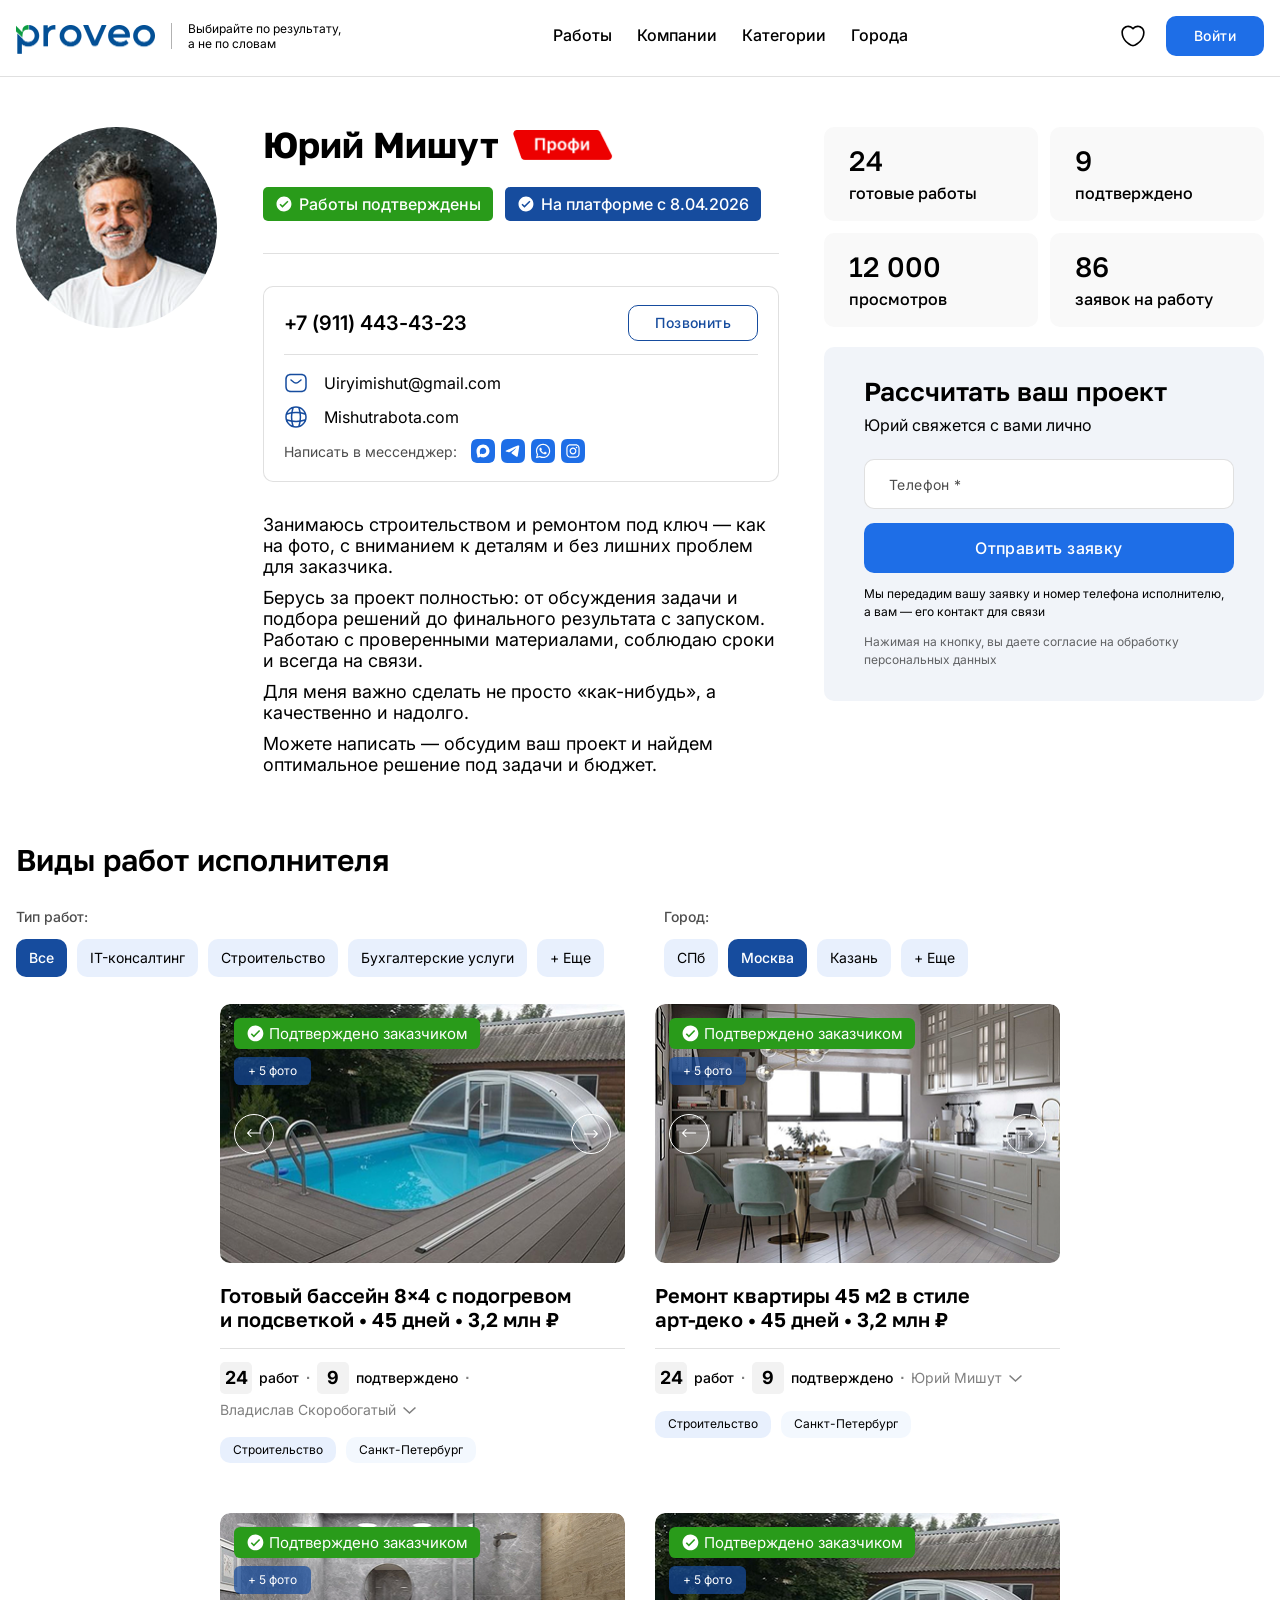
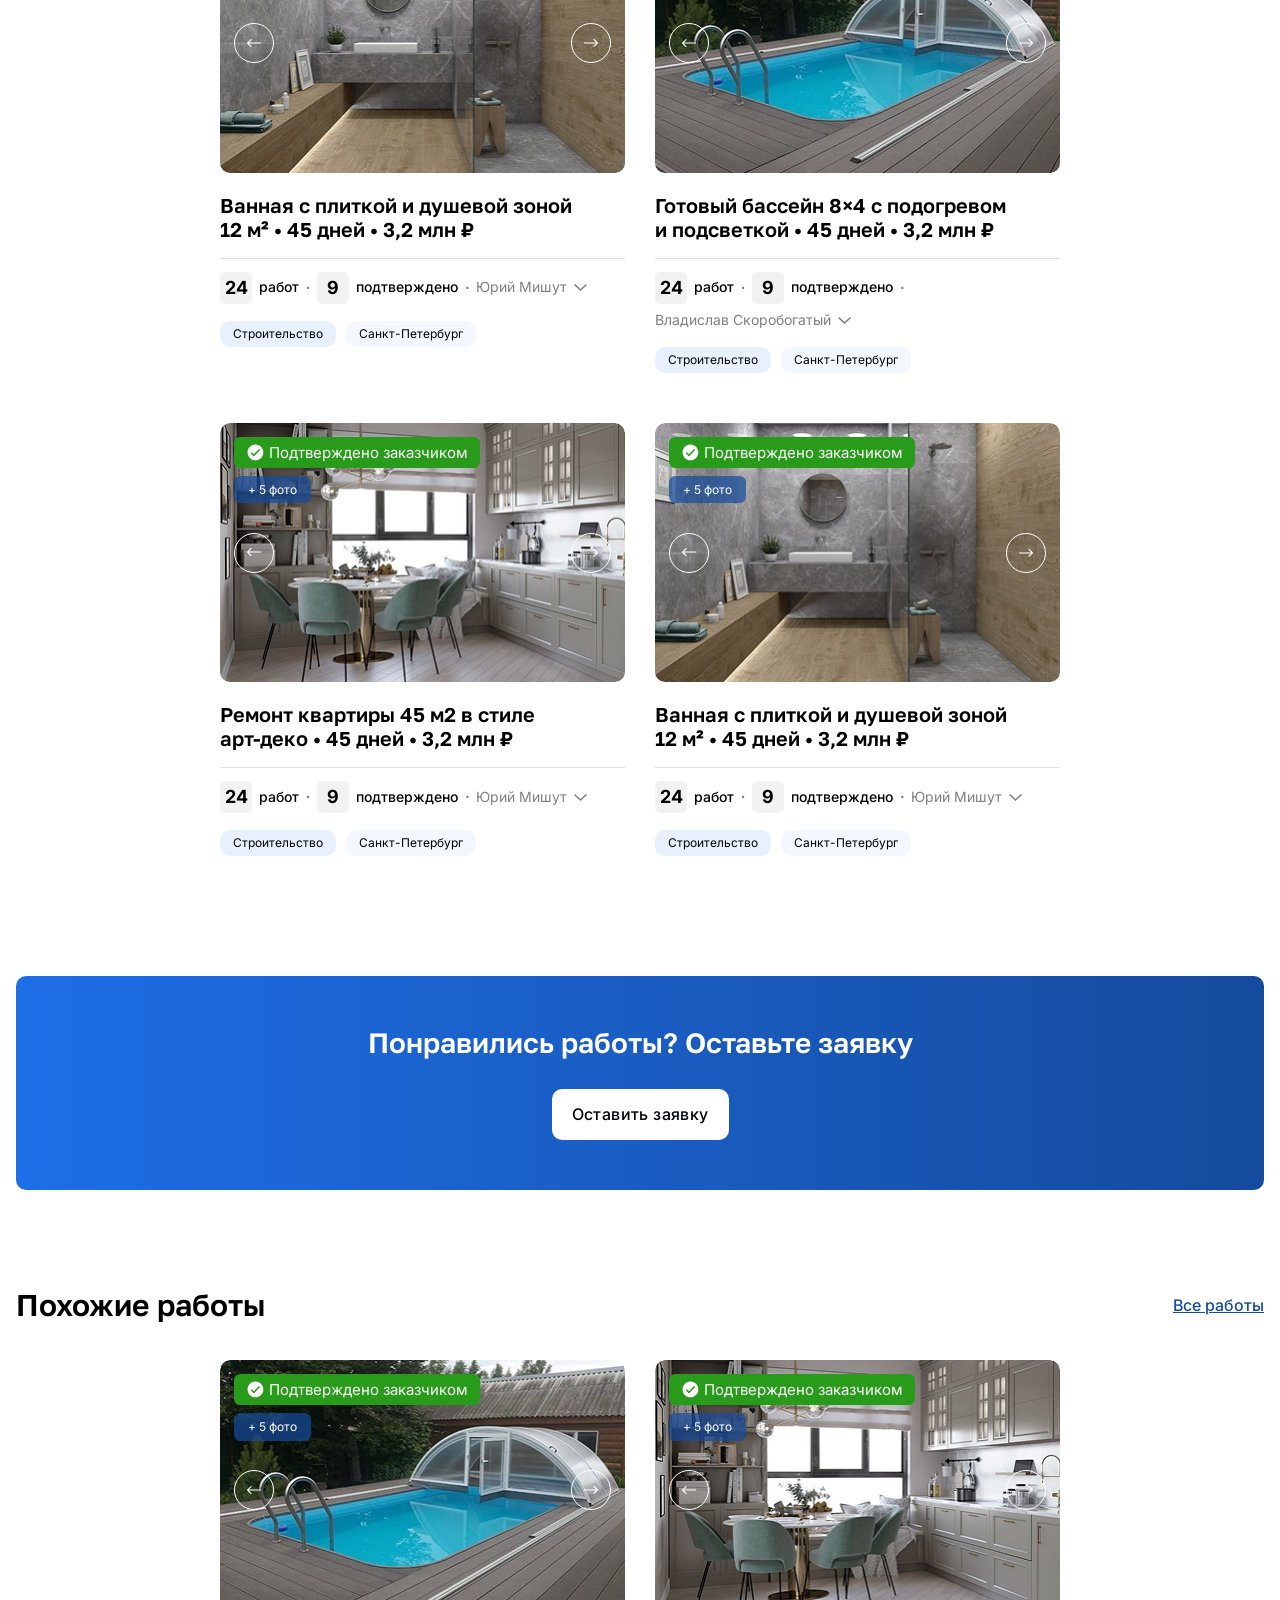
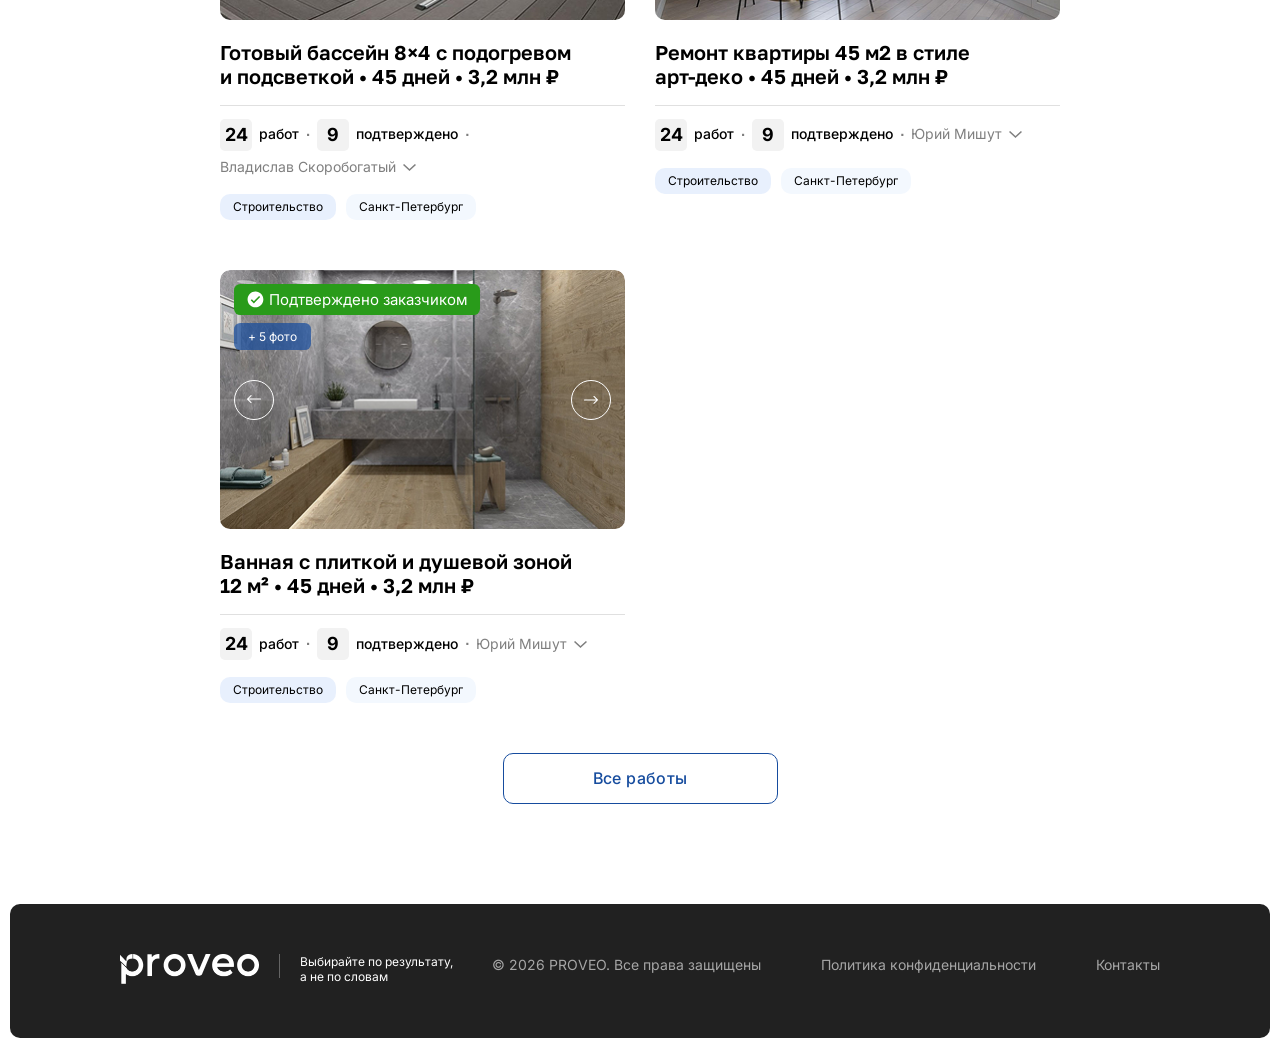
==== profile.html @ 1eb91f54 "feat: add profile page and update styles" ====
<!doctype html>
<html lang="ru">
  <head>
    <meta charset="utf-8" />
    <title>PROVEO - Выбирайте по результату, а не по словам</title>
    <meta
      name="viewport"
      content="width=device-width, initial-scale=1, maximum-scale=1.0, user-scalable=no"
    />
    <link
      href="https://fonts.googleapis.com/css?family=Inter:300,regular,500,600,700"
      rel="stylesheet"
    />
    <link
      href="https://fonts.googleapis.com/css?family=Golos+Text:regular,500,600,700"
      rel="stylesheet"
    />
    <link href="assets/css/reset.css" rel="stylesheet" />
    <link href="assets/css/main.css" rel="stylesheet" />
    <link href="assets/css/profile.css" rel="stylesheet" />
  </head>
  <body>
    <!-- HEADER -->
    <header class="header">
      <div class="container">
        <div class="header-inner">
          <div class="header-left">
            <img class="header-logo" alt="PROVEO" src="./assets/img/logo.png" />
            <div class="header-divider"></div>
            <p class="header-slogan">
              Выбирайте по результату,<br />а не по словам
            </p>
          </div>
          <nav class="header-nav" aria-label="Основная навигация">
            <ul>
              <li><button type="button">Работы</button></li>
              <li><button type="button">Компании</button></li>
              <li><button type="button">Категории</button></li>
              <li><button type="button">Города</button></li>
            </ul>
          </nav>
          <div class="header-right">
            <button class="header-fav-btn" type="button" aria-label="Избранное">
              <svg
                width="26"
                height="26"
                viewBox="0 0 26 26"
                fill="none"
                xmlns="http://www.w3.org/2000/svg"
              >
                <path
                  d="M12.9998 23.4542C12.664 23.4542 12.339 23.4108 12.0682 23.3133C7.92984 21.8942 1.354 16.8567 1.354 9.41417C1.354 5.6225 4.41984 2.54584 8.18984 2.54584C10.0207 2.54584 11.7323 3.26084 12.9998 4.53917C14.2673 3.26084 15.979 2.54584 17.8098 2.54584C21.5798 2.54584 24.6457 5.63334 24.6457 9.41417C24.6457 16.8675 18.0698 21.8942 13.9315 23.3133C13.6607 23.4108 13.3357 23.4542 12.9998 23.4542ZM8.18984 4.17084C5.319 4.17084 2.979 6.52167 2.979 9.41417C2.979 16.8133 10.0965 20.93 12.599 21.7858C12.794 21.8508 13.2165 21.8508 13.4115 21.7858C15.9032 20.93 23.0315 16.8242 23.0315 9.41417C23.0315 6.52167 20.6915 4.17084 17.8207 4.17084C16.174 4.17084 14.6465 4.94 13.6607 6.2725C13.3573 6.68417 12.664 6.68417 12.3607 6.2725C11.3532 4.92917 9.8365 4.17084 8.18984 4.17084Z"
                  fill="black"
                />
              </svg>
            </button>
            <button class="header-login-btn" type="button">Войти</button>
            <button class="header-menu">
              <span></span>
            </button>
            <ul class="header-menu-nav">
              <li>Работы</li>
              <li>Компании</li>
              <li>Категории</li>
              <li>Города</li>
            </ul>
          </div>
        </div>
      </div>
    </header>
    <!-- MAIN CONTENT -->
    <main class="main-content">
      <div class="container">
        <section class="profile">
          <div class="profile__user">
            <img
              src="./assets/img/avatar.png"
              alt="аватар"
              class="profile-user__avatar"
            />
            <div class="profile__info">
              <div class="profile__head">
                <img
                  src="./assets/img/avatar.png"
                  alt="аватар"
                  class="profile-user__avatar"
                />
                <div>
                  <div class="profile__name">
                    <h1>Юрий Мишут</h1>
                    <img src="./assets/img/profi.png" alt="Профи" />
                  </div>
                  <div class="profile__tags">
                    <div class="profile__tag primary">
                      <img src="./assets/icons/check.svg" alt="" />
                      <span>Работы подтверждены</span>
                    </div>
                    <div class="profile__tag secondary">
                      <img src="./assets/icons/check.svg" alt="" />
                      <span>На платформе с 8.04.2026</span>
                    </div>
                  </div>
                </div>
              </div>
              <div class="profile-divider"></div>
              <div class="profile-contact contact-card">
                <div class="contact-phone-row">
                  <span class="contact-phone">+7 (911) 443-43-23</span>
                  <button type="button" class="btn-call">Позвонить</button>
                </div>
                <div class="contact-sep"></div>
                <div class="contact-row">
                  <img src="./assets/icons/sms.svg" alt="" />
                  <span class="contact-row-text">Uiryimishut@gmail.com</span>
                </div>
                <div class="contact-row">
                  <img src="./assets/icons/global.svg" alt="" />
                  <span class="contact-row-text">Mishutrabota.com</span>
                </div>
                <div class="messenger-row">
                  <span class="messenger-label">Написать в мессенджер:</span>
                  <div class="messenger-list">
                    <a href="#">
                      <img src="./assets/icons/max.svg" alt="" />
                    </a>
                    <a href="#">
                      <img src="./assets/icons/telegram.svg" alt="" />
                    </a>
                    <a href="#">
                      <img src="./assets/icons/whatsapp.svg" alt="" />
                    </a>
                    <a href="#">
                      <img src="./assets/icons/inst.svg" alt="" />
                    </a>
                  </div>
                </div>
              </div>
              <div class="profile__desc">
                <p>
                  Занимаюсь строительством и ремонтом под ключ — как на фото, с
                  вниманием к деталям и без лишних проблем для заказчика.
                </p>
                <p>
                  Берусь за проект полностью: от обсуждения задачи и подбора
                  решений до финального результата с запуском. Работаю с
                  проверенными материалами, соблюдаю сроки и всегда на связи.
                </p>
                <p>
                  Для меня важно сделать не просто «как-нибудь», а качественно и
                  надолго.
                </p>
                <p>
                  Можете написать — обсудим ваш проект и найдем оптимальное
                  решение под задачи и бюджет.
                </p>
              </div>
            </div>
          </div>
          <div class="profile__stats">
            <div class="profile-stats__card stats-cards">
              <div class="stat-card">
                <div class="stat-card-value">24</div>
                <div class="stat-card-label">готовые работы</div>
              </div>
              <div class="stat-card">
                <div class="stat-card-value">9</div>
                <div class="stat-card-label">подтверждено</div>
              </div>
              <div class="stat-card">
                <div class="stat-card-value">12 000</div>
                <div class="stat-card-label">просмотров</div>
              </div>
              <div class="stat-card">
                <div class="stat-card-value">86</div>
                <div class="stat-card-label">заявок на работу</div>
              </div>
            </div>

            <div class="cta-card">
              <h3 class="cta-title">Рассчитать ваш проект</h3>
              <p class="cta-sub">Юрий свяжется с вами лично</p>
              <form class="cta-form">
                <input type="tel" class="cta-input" placeholder="Телефон *" />
                <button type="submit" class="btn-cta-submit">
                  Отправить заявку
                </button>
              </form>
              <div class="cta-notices">
                <p class="cta-notice cta-notice-primary">
                  Мы передадим вашу заявку и номер телефона исполнителю, <br />
                  а вам — его контакт для связи
                </p>
                <p class="cta-notice cta-notice-muted">
                  Нажимая на кнопку, вы даете согласие на обработку персональных
                  данных
                </p>
              </div>
            </div>
          </div>
        </section>

        <section class="profile-cards">
          <h2 class="profile-cards__title">Виды работ исполнителя</h2>
          <button class="filter-btn" type="button">
            <img src="./assets/icons/category.svg" alt="" />
            Фильтры
          </button>

          <div class="filter-groups">
            <div class="filter-group">
              <h3 class="filter-group-label">Тип работ:</h3>
              <div class="filter-group-options filter-job">
                <button class="filter-chip active" type="button">Все</button>
                <button class="filter-chip" type="button">IT-консалтинг</button>
                <button class="filter-chip" type="button">Строительство</button>
                <button class="filter-chip" type="button">
                  Бухгалтерские услуги
                </button>
                <button class="filter-chip" type="button">+ Еще</button>
              </div>
            </div>
            <div class="filter-group">
              <h3 class="filter-group-label">Город:</h3>
              <div class="filter-group-options filter-city">
                <button class="filter-chip" type="button">СПб</button>
                <button class="filter-chip active" type="button">Москва</button>
                <button class="filter-chip" type="button">Казань</button>
                <button class="filter-chip" type="button">+ Еще</button>
              </div>
            </div>
          </div>

          <div class="modal-overlay">
            <div class="modal-content">
              <h3 class="modal-content__title">Фильтр</h3>
              <div class="filter-groups">
                <div class="filter-group">
                  <h3 class="filter-group-label">Тип работ:</h3>
                  <div class="filter-group-options filter-job">
                    <button class="filter-chip active" type="button">
                      Все
                    </button>
                    <button class="filter-chip" type="button">
                      IT-консалтинг
                    </button>
                    <button class="filter-chip" type="button">
                      Строительство
                    </button>
                    <button class="filter-chip" type="button">
                      Бухгалтерские услуги
                    </button>
                    <button class="filter-chip" type="button">+ Еще</button>
                  </div>
                </div>
                <div class="filter-group">
                  <h3 class="filter-group-label">Город:</h3>
                  <div class="filter-group-options filter-city">
                    <button class="filter-chip" type="button">СПб</button>
                    <button class="filter-chip active" type="button">
                      Москва
                    </button>
                    <button class="filter-chip" type="button">Казань</button>
                    <button class="filter-chip" type="button">+ Еще</button>
                  </div>
                </div>
              </div>
              <button class="modal-close" type="button">
                <img src="./assets/icons/close.svg" alt="закрыть" />
              </button>
            </div>
          </div>

          <div class="cards-list cards-list--profile profile-cards__list">
            <article class="card">
              <div class="card-img-container">
                <div class="card-slider">
                  <img src="./assets/img/cards/1.jpg" />
                  <img src="./assets/img/cards/2.jpg" />
                  <img src="./assets/img/cards/3.jpg" />
                </div>
                <div class="card-badge-verified">
                  <img src="./assets/icons/check.svg" alt="" />
                  <span>Подтверждено заказчиком</span>
                </div>
                <div class="card-badge-photos">
                  <span>+ 5 фото</span>
                </div>
                <button type="button" class="card-slide card-slide--back">
                  <img src="./assets/icons/arrow-slide.svg" alt="назад" />
                </button>
                <button type="button" class="card-slide card-slide--forward">
                  <img src="./assets/icons/arrow-slide.svg" alt="вперед" />
                </button>
              </div>

              <div class="card-content">
                <h3 class="card-title">
                  Готовый бассейн 8×4 с подогревом <br />и подсветкой • 45 дней
                  • 3,2 млн ₽
                </h3>

                <div class="card-divider"></div>
                <div class="card-stats">
                  <div class="stat-item">
                    <div class="stat-value">24</div>
                    <span class="stat-label">работ</span>
                  </div>
                  <span class="stat-dot">·</span>
                  <div class="stat-item">
                    <div class="stat-value">9</div>
                    <span class="stat-label">подтверждено</span>
                  </div>
                  <span class="stat-dot">·</span>
                  <button class="card-owner" type="button">
                    <span class="card-owner-name">Владислав Скоробогатый</span>
                    <svg
                      width="13"
                      height="7"
                      viewBox="0 0 13 7"
                      fill="none"
                      xmlns="http://www.w3.org/2000/svg"
                    >
                      <path
                        d="M6.48375 6.90433L13 0.977215L11.9299 -8.11411e-07L6.48294 4.95388L1.07331 0.0385556L7.026e-08 1.01245L6.48375 6.90433Z"
                      />
                    </svg>
                  </button>
                </div>
                <div class="card-owner-details">
                  <img
                    class="card-owner-details__img"
                    src="./assets/img/avatar.png"
                    alt="аватар"
                  />
                  <div>
                    <h5>
                      Юрий Мишут
                      <img src="./assets/img/profi.png" alt="профи" />
                    </h5>
                    <a href="#">Перейти в профиль</a>
                    <p>
                      Занимаюсь строительством и ремонтом под ключ. Работаю с
                      проверенными материалами...
                    </p>
                  </div>
                </div>
                <div class="card-tags">
                  <span class="card-tag primary">Строительство</span>
                  <span class="card-tag secondary">Санкт-Петербург</span>
                </div>
              </div>
            </article>
            <article class="card">
              <div class="card-img-container">
                <div class="card-slider">
                  <img src="./assets/img/cards/2.jpg" />
                  <img src="./assets/img/cards/1.jpg" />
                  <img src="./assets/img/cards/3.jpg" />
                </div>
                <div class="card-badge-verified">
                  <img src="./assets/icons/check.svg" alt="" />
                  <span>Подтверждено заказчиком</span>
                </div>
                <div class="card-badge-photos">
                  <span>+ 5 фото</span>
                </div>
                <button type="button" class="card-slide card-slide--back">
                  <img src="./assets/icons/arrow-slide.svg" alt="назад" />
                </button>
                <button type="button" class="card-slide card-slide--forward">
                  <img src="./assets/icons/arrow-slide.svg" alt="вперед" />
                </button>
              </div>

              <div class="card-content">
                <h3 class="card-title">
                  Ремонт квартиры 45 м2 в стиле <br />
                  арт-деко • 45 дней • 3,2 млн ₽
                </h3>

                <div class="card-divider"></div>
                <div class="card-stats">
                  <div class="stat-item">
                    <div class="stat-value">24</div>
                    <span class="stat-label">работ</span>
                  </div>
                  <span class="stat-dot">·</span>
                  <div class="stat-item">
                    <div class="stat-value">9</div>
                    <span class="stat-label">подтверждено</span>
                  </div>
                  <span class="stat-dot">·</span>
                  <button class="card-owner" type="button">
                    <span class="card-owner-name">Юрий Мишут</span>
                    <svg
                      width="13"
                      height="7"
                      viewBox="0 0 13 7"
                      fill="none"
                      xmlns="http://www.w3.org/2000/svg"
                    >
                      <path
                        d="M6.48375 6.90433L13 0.977215L11.9299 -8.11411e-07L6.48294 4.95388L1.07331 0.0385556L7.026e-08 1.01245L6.48375 6.90433Z"
                      />
                    </svg>
                  </button>
                </div>
                <div class="card-owner-details">
                  <img
                    class="card-owner-details__img"
                    src="./assets/img/avatar.png"
                    alt="аватар"
                  />
                  <div>
                    <h5>
                      Юрий Мишут
                      <img
                        class=""
                        src="./assets/img/company.png"
                        alt="профи"
                      />
                    </h5>
                    <a href="#">Перейти в профиль</a>
                    <p>
                      Занимаюсь строительством и ремонтом под ключ. Работаю с
                      проверенными материалами...
                    </p>
                  </div>
                </div>
                <div class="card-tags">
                  <span class="card-tag primary">Строительство</span>
                  <span class="card-tag secondary">Санкт-Петербург</span>
                </div>
              </div>
            </article>
            <article class="card">
              <div class="card-img-container">
                <div class="card-slider">
                  <img src="./assets/img/cards/3.jpg" />
                  <img src="./assets/img/cards/2.jpg" />
                  <img src="./assets/img/cards/1.jpg" />
                </div>
                <div class="card-badge-verified">
                  <img src="./assets/icons/check.svg" alt="" />
                  <span>Подтверждено заказчиком</span>
                </div>
                <div class="card-badge-photos">
                  <span>+ 5 фото</span>
                </div>
                <button type="button" class="card-slide card-slide--back">
                  <img src="./assets/icons/arrow-slide.svg" alt="назад" />
                </button>
                <button type="button" class="card-slide card-slide--forward">
                  <img src="./assets/icons/arrow-slide.svg" alt="вперед" />
                </button>
              </div>

              <div class="card-content">
                <h3 class="card-title">
                  Ванная с плиткой и душевой зоной <br />
                  12 м² • 45 дней • 3,2 млн ₽
                </h3>

                <div class="card-divider"></div>
                <div class="card-stats">
                  <div class="stat-item">
                    <div class="stat-value">24</div>
                    <span class="stat-label">работ</span>
                  </div>
                  <span class="stat-dot">·</span>
                  <div class="stat-item">
                    <div class="stat-value">9</div>
                    <span class="stat-label">подтверждено</span>
                  </div>
                  <span class="stat-dot">·</span>
                  <button class="card-owner" type="button">
                    <span class="card-owner-name">Юрий Мишут</span>
                    <svg
                      width="13"
                      height="7"
                      viewBox="0 0 13 7"
                      fill="none"
                      xmlns="http://www.w3.org/2000/svg"
                    >
                      <path
                        d="M6.48375 6.90433L13 0.977215L11.9299 -8.11411e-07L6.48294 4.95388L1.07331 0.0385556L7.026e-08 1.01245L6.48375 6.90433Z"
                      />
                    </svg>
                  </button>
                </div>
                <div class="card-owner-details">
                  <img
                    class="card-owner-details__img"
                    src="./assets/img/avatar.png"
                    alt="аватар"
                  />
                  <div>
                    <h5>
                      Юрий Мишут
                      <img src="./assets/img/master.png" alt="профи" />
                    </h5>
                    <a href="#">Перейти в профиль</a>
                    <p>
                      Занимаюсь строительством и ремонтом под ключ. Работаю с
                      проверенными материалами...
                    </p>
                  </div>
                </div>
                <div class="card-tags">
                  <span class="card-tag primary">Строительство</span>
                  <span class="card-tag secondary">Санкт-Петербург</span>
                </div>
              </div>
            </article>
            <article class="card">
              <div class="card-img-container">
                <div class="card-slider">
                  <img src="./assets/img/cards/1.jpg" />
                  <img src="./assets/img/cards/2.jpg" />
                  <img src="./assets/img/cards/3.jpg" />
                </div>
                <div class="card-badge-verified">
                  <img src="./assets/icons/check.svg" alt="" />
                  <span>Подтверждено заказчиком</span>
                </div>
                <div class="card-badge-photos">
                  <span>+ 5 фото</span>
                </div>
                <button type="button" class="card-slide card-slide--back">
                  <img src="./assets/icons/arrow-slide.svg" alt="назад" />
                </button>
                <button type="button" class="card-slide card-slide--forward">
                  <img src="./assets/icons/arrow-slide.svg" alt="вперед" />
                </button>
              </div>

              <div class="card-content">
                <h3 class="card-title">
                  Готовый бассейн 8×4 с подогревом <br />и подсветкой • 45 дней
                  • 3,2 млн ₽
                </h3>

                <div class="card-divider"></div>
                <div class="card-stats">
                  <div class="stat-item">
                    <div class="stat-value">24</div>
                    <span class="stat-label">работ</span>
                  </div>
                  <span class="stat-dot">·</span>
                  <div class="stat-item">
                    <div class="stat-value">9</div>
                    <span class="stat-label">подтверждено</span>
                  </div>
                  <span class="stat-dot">·</span>
                  <button class="card-owner" type="button">
                    <span class="card-owner-name">Владислав Скоробогатый</span>
                    <svg
                      width="13"
                      height="7"
                      viewBox="0 0 13 7"
                      fill="none"
                      xmlns="http://www.w3.org/2000/svg"
                    >
                      <path
                        d="M6.48375 6.90433L13 0.977215L11.9299 -8.11411e-07L6.48294 4.95388L1.07331 0.0385556L7.026e-08 1.01245L6.48375 6.90433Z"
                      />
                    </svg>
                  </button>
                </div>
                <div class="card-owner-details">
                  <img
                    class="card-owner-details__img"
                    src="./assets/img/avatar.png"
                    alt="аватар"
                  />
                  <div>
                    <h5>
                      Юрий Мишут
                      <img src="./assets/img/profi.png" alt="профи" />
                    </h5>
                    <a href="#">Перейти в профиль</a>
                    <p>
                      Занимаюсь строительством и ремонтом под ключ. Работаю с
                      проверенными материалами...
                    </p>
                  </div>
                </div>
                <div class="card-tags">
                  <span class="card-tag primary">Строительство</span>
                  <span class="card-tag secondary">Санкт-Петербург</span>
                </div>
              </div>
            </article>
            <article class="card">
              <div class="card-img-container">
                <div class="card-slider">
                  <img src="./assets/img/cards/2.jpg" />
                  <img src="./assets/img/cards/1.jpg" />
                  <img src="./assets/img/cards/3.jpg" />
                </div>
                <div class="card-badge-verified">
                  <img src="./assets/icons/check.svg" alt="" />
                  <span>Подтверждено заказчиком</span>
                </div>
                <div class="card-badge-photos">
                  <span>+ 5 фото</span>
                </div>
                <button type="button" class="card-slide card-slide--back">
                  <img src="./assets/icons/arrow-slide.svg" alt="назад" />
                </button>
                <button type="button" class="card-slide card-slide--forward">
                  <img src="./assets/icons/arrow-slide.svg" alt="вперед" />
                </button>
              </div>

              <div class="card-content">
                <h3 class="card-title">
                  Ремонт квартиры 45 м2 в стиле <br />
                  арт-деко • 45 дней • 3,2 млн ₽
                </h3>

                <div class="card-divider"></div>
                <div class="card-stats">
                  <div class="stat-item">
                    <div class="stat-value">24</div>
                    <span class="stat-label">работ</span>
                  </div>
                  <span class="stat-dot">·</span>
                  <div class="stat-item">
                    <div class="stat-value">9</div>
                    <span class="stat-label">подтверждено</span>
                  </div>
                  <span class="stat-dot">·</span>
                  <button class="card-owner" type="button">
                    <span class="card-owner-name">Юрий Мишут</span>
                    <svg
                      width="13"
                      height="7"
                      viewBox="0 0 13 7"
                      fill="none"
                      xmlns="http://www.w3.org/2000/svg"
                    >
                      <path
                        d="M6.48375 6.90433L13 0.977215L11.9299 -8.11411e-07L6.48294 4.95388L1.07331 0.0385556L7.026e-08 1.01245L6.48375 6.90433Z"
                      />
                    </svg>
                  </button>
                </div>
                <div class="card-owner-details">
                  <img
                    class="card-owner-details__img"
                    src="./assets/img/avatar.png"
                    alt="аватар"
                  />
                  <div>
                    <h5>
                      Юрий Мишут
                      <img
                        class=""
                        src="./assets/img/company.png"
                        alt="профи"
                      />
                    </h5>
                    <a href="#">Перейти в профиль</a>
                    <p>
                      Занимаюсь строительством и ремонтом под ключ. Работаю с
                      проверенными материалами...
                    </p>
                  </div>
                </div>
                <div class="card-tags">
                  <span class="card-tag primary">Строительство</span>
                  <span class="card-tag secondary">Санкт-Петербург</span>
                </div>
              </div>
            </article>
            <article class="card">
              <div class="card-img-container">
                <div class="card-slider">
                  <img src="./assets/img/cards/3.jpg" />
                  <img src="./assets/img/cards/2.jpg" />
                  <img src="./assets/img/cards/1.jpg" />
                </div>
                <div class="card-badge-verified">
                  <img src="./assets/icons/check.svg" alt="" />
                  <span>Подтверждено заказчиком</span>
                </div>
                <div class="card-badge-photos">
                  <span>+ 5 фото</span>
                </div>
                <button type="button" class="card-slide card-slide--back">
                  <img src="./assets/icons/arrow-slide.svg" alt="назад" />
                </button>
                <button type="button" class="card-slide card-slide--forward">
                  <img src="./assets/icons/arrow-slide.svg" alt="вперед" />
                </button>
              </div>

              <div class="card-content">
                <h3 class="card-title">
                  Ванная с плиткой и душевой зоной <br />
                  12 м² • 45 дней • 3,2 млн ₽
                </h3>

                <div class="card-divider"></div>
                <div class="card-stats">
                  <div class="stat-item">
                    <div class="stat-value">24</div>
                    <span class="stat-label">работ</span>
                  </div>
                  <span class="stat-dot">·</span>
                  <div class="stat-item">
                    <div class="stat-value">9</div>
                    <span class="stat-label">подтверждено</span>
                  </div>
                  <span class="stat-dot">·</span>
                  <button class="card-owner" type="button">
                    <span class="card-owner-name">Юрий Мишут</span>
                    <svg
                      width="13"
                      height="7"
                      viewBox="0 0 13 7"
                      fill="none"
                      xmlns="http://www.w3.org/2000/svg"
                    >
                      <path
                        d="M6.48375 6.90433L13 0.977215L11.9299 -8.11411e-07L6.48294 4.95388L1.07331 0.0385556L7.026e-08 1.01245L6.48375 6.90433Z"
                      />
                    </svg>
                  </button>
                </div>
                <div class="card-owner-details">
                  <img
                    class="card-owner-details__img"
                    src="./assets/img/avatar.png"
                    alt="аватар"
                  />
                  <div>
                    <h5>
                      Юрий Мишут
                      <img src="./assets/img/master.png" alt="профи" />
                    </h5>
                    <a href="#">Перейти в профиль</a>
                    <p>
                      Занимаюсь строительством и ремонтом под ключ. Работаю с
                      проверенными материалами...
                    </p>
                  </div>
                </div>
                <div class="card-tags">
                  <span class="card-tag primary">Строительство</span>
                  <span class="card-tag secondary">Санкт-Петербург</span>
                </div>
              </div>
            </article>
          </div>
        </section>

        <section class="banner-section">
          <h2 class="banner-title">Понравились работы? Оставьте заявку</h2>
          <button class="banner-btn" type="button">Оставить заявку</button>
        </section>
        <!-- CARD LIST SECTION -->
        <div class="similar-works similar-works--profile">
          <div class="similar-works__head">
            <h2>Похожие работы</h2>
            <a href="#">Все работы</a>
          </div>
          <section class="cards-list cards-list--profile">
            <article class="card">
              <div class="card-img-container">
                <div class="card-slider">
                  <img src="./assets/img/cards/1.jpg" />
                  <img src="./assets/img/cards/2.jpg" />
                  <img src="./assets/img/cards/3.jpg" />
                </div>
                <div class="card-badge-verified">
                  <img src="./assets/icons/check.svg" alt="" />
                  <span>Подтверждено заказчиком</span>
                </div>
                <div class="card-badge-photos">
                  <span>+ 5 фото</span>
                </div>
                <button type="button" class="card-slide card-slide--back">
                  <img src="./assets/icons/arrow-slide.svg" alt="назад" />
                </button>
                <button type="button" class="card-slide card-slide--forward">
                  <img src="./assets/icons/arrow-slide.svg" alt="вперед" />
                </button>
              </div>

              <div class="card-content">
                <h3 class="card-title">
                  Готовый бассейн 8×4 с подогревом <br />и подсветкой • 45 дней
                  • 3,2 млн ₽
                </h3>

                <div class="card-divider"></div>
                <div class="card-stats">
                  <div class="stat-item">
                    <div class="stat-value">24</div>
                    <span class="stat-label">работ</span>
                  </div>
                  <span class="stat-dot">·</span>
                  <div class="stat-item">
                    <div class="stat-value">9</div>
                    <span class="stat-label">подтверждено</span>
                  </div>
                  <span class="stat-dot">·</span>
                  <button class="card-owner" type="button">
                    <span class="card-owner-name">Владислав Скоробогатый</span>
                    <svg
                      width="13"
                      height="7"
                      viewBox="0 0 13 7"
                      fill="none"
                      xmlns="http://www.w3.org/2000/svg"
                    >
                      <path
                        d="M6.48375 6.90433L13 0.977215L11.9299 -8.11411e-07L6.48294 4.95388L1.07331 0.0385556L7.026e-08 1.01245L6.48375 6.90433Z"
                      />
                    </svg>
                  </button>
                </div>
                <div class="card-owner-details">
                  <img
                    class="card-owner-details__img"
                    src="./assets/img/avatar.png"
                    alt="аватар"
                  />
                  <div>
                    <h5>
                      Юрий Мишут
                      <img src="./assets/img/profi.png" alt="профи" />
                    </h5>
                    <a href="#">Перейти в профиль</a>
                    <p>
                      Занимаюсь строительством и ремонтом под ключ. Работаю с
                      проверенными материалами...
                    </p>
                  </div>
                </div>
                <div class="card-tags">
                  <span class="card-tag primary">Строительство</span>
                  <span class="card-tag secondary">Санкт-Петербург</span>
                </div>
              </div>
            </article>
            <article class="card">
              <div class="card-img-container">
                <div class="card-slider">
                  <img src="./assets/img/cards/2.jpg" />
                  <img src="./assets/img/cards/1.jpg" />
                  <img src="./assets/img/cards/3.jpg" />
                </div>
                <div class="card-badge-verified">
                  <img src="./assets/icons/check.svg" alt="" />
                  <span>Подтверждено заказчиком</span>
                </div>
                <div class="card-badge-photos">
                  <span>+ 5 фото</span>
                </div>
                <button type="button" class="card-slide card-slide--back">
                  <img src="./assets/icons/arrow-slide.svg" alt="назад" />
                </button>
                <button type="button" class="card-slide card-slide--forward">
                  <img src="./assets/icons/arrow-slide.svg" alt="вперед" />
                </button>
              </div>

              <div class="card-content">
                <h3 class="card-title">
                  Ремонт квартиры 45 м2 в стиле <br />
                  арт-деко • 45 дней • 3,2 млн ₽
                </h3>

                <div class="card-divider"></div>
                <div class="card-stats">
                  <div class="stat-item">
                    <div class="stat-value">24</div>
                    <span class="stat-label">работ</span>
                  </div>
                  <span class="stat-dot">·</span>
                  <div class="stat-item">
                    <div class="stat-value">9</div>
                    <span class="stat-label">подтверждено</span>
                  </div>
                  <span class="stat-dot">·</span>
                  <button class="card-owner" type="button">
                    <span class="card-owner-name">Юрий Мишут</span>
                    <svg
                      width="13"
                      height="7"
                      viewBox="0 0 13 7"
                      fill="none"
                      xmlns="http://www.w3.org/2000/svg"
                    >
                      <path
                        d="M6.48375 6.90433L13 0.977215L11.9299 -8.11411e-07L6.48294 4.95388L1.07331 0.0385556L7.026e-08 1.01245L6.48375 6.90433Z"
                      />
                    </svg>
                  </button>
                </div>
                <div class="card-owner-details">
                  <img
                    class="card-owner-details__img"
                    src="./assets/img/avatar.png"
                    alt="аватар"
                  />
                  <div>
                    <h5>
                      Юрий Мишут
                      <img
                        class=""
                        src="./assets/img/company.png"
                        alt="профи"
                      />
                    </h5>
                    <a href="#">Перейти в профиль</a>
                    <p>
                      Занимаюсь строительством и ремонтом под ключ. Работаю с
                      проверенными материалами...
                    </p>
                  </div>
                </div>
                <div class="card-tags">
                  <span class="card-tag primary">Строительство</span>
                  <span class="card-tag secondary">Санкт-Петербург</span>
                </div>
              </div>
            </article>
            <article class="card">
              <div class="card-img-container">
                <div class="card-slider">
                  <img src="./assets/img/cards/3.jpg" />
                  <img src="./assets/img/cards/2.jpg" />
                  <img src="./assets/img/cards/1.jpg" />
                </div>
                <div class="card-badge-verified">
                  <img src="./assets/icons/check.svg" alt="" />
                  <span>Подтверждено заказчиком</span>
                </div>
                <div class="card-badge-photos">
                  <span>+ 5 фото</span>
                </div>
                <button type="button" class="card-slide card-slide--back">
                  <img src="./assets/icons/arrow-slide.svg" alt="назад" />
                </button>
                <button type="button" class="card-slide card-slide--forward">
                  <img src="./assets/icons/arrow-slide.svg" alt="вперед" />
                </button>
              </div>

              <div class="card-content">
                <h3 class="card-title">
                  Ванная с плиткой и душевой зоной <br />
                  12 м² • 45 дней • 3,2 млн ₽
                </h3>

                <div class="card-divider"></div>
                <div class="card-stats">
                  <div class="stat-item">
                    <div class="stat-value">24</div>
                    <span class="stat-label">работ</span>
                  </div>
                  <span class="stat-dot">·</span>
                  <div class="stat-item">
                    <div class="stat-value">9</div>
                    <span class="stat-label">подтверждено</span>
                  </div>
                  <span class="stat-dot">·</span>
                  <button class="card-owner" type="button">
                    <span class="card-owner-name">Юрий Мишут</span>
                    <svg
                      width="13"
                      height="7"
                      viewBox="0 0 13 7"
                      fill="none"
                      xmlns="http://www.w3.org/2000/svg"
                    >
                      <path
                        d="M6.48375 6.90433L13 0.977215L11.9299 -8.11411e-07L6.48294 4.95388L1.07331 0.0385556L7.026e-08 1.01245L6.48375 6.90433Z"
                      />
                    </svg>
                  </button>
                </div>
                <div class="card-owner-details">
                  <img
                    class="card-owner-details__img"
                    src="./assets/img/avatar.png"
                    alt="аватар"
                  />
                  <div>
                    <h5>
                      Юрий Мишут
                      <img src="./assets/img/master.png" alt="профи" />
                    </h5>
                    <a href="#">Перейти в профиль</a>
                    <p>
                      Занимаюсь строительством и ремонтом под ключ. Работаю с
                      проверенными материалами...
                    </p>
                  </div>
                </div>
                <div class="card-tags">
                  <span class="card-tag primary">Строительство</span>
                  <span class="card-tag secondary">Санкт-Петербург</span>
                </div>
              </div>
            </article>
          </section>

          <button class="show-more-btn show-works-btn" type="button">
            <span>Все работы</span>
          </button>
        </div>
      </div>
    </main>
    <footer class="site-footer">
      <div class="site-footer-card">
        <div class="site-footer-left">
          <img
            class="site-footer-logo"
            alt="PROVEO"
            src="./assets/img/white-logo.png"
          />
          <div class="site-footer-divider"></div>
          <p class="site-footer-slogan">
            Выбирайте по результату,<br />а не по словам
          </p>
        </div>
        <nav class="site-footer-nav" aria-label="Нижняя навигация">
          <ul>
            <li>
              <span class="site-footer-copyright"
                >&copy; 2026 PROVEO. Все права защищены</span
              >
            </li>
            <li>
              <a class="site-footer-link" href="#"
                >Политика конфиденциальности</a
              >
            </li>
            <li><a class="site-footer-link" href="#">Контакты</a></li>
          </ul>
        </nav>
      </div>
    </footer>
    <script src="./assets/js/main.js"></script>
  </body>
</html>
---- assets/css/main.css ----
.container {
  max-width: 1312px;
  width: 100%;
  margin: 0 auto;
  padding: 0 16px;
}

.btn {
  border-radius: 10px;
  background-color: #1e6ee7;
  color: #fff;
  height: 50px;
  font-weight: 500;
}

.clear-btn {
  margin-left: 7px;
}

/* ===== MAIN CONTENT WRAPPER ===== */
.main-content {
  flex: 1;
}

/* ===== HEADER ===== */
.header {
  position: sticky;
  width: 100%;
  top: 0;
  z-index: 50;
  background: rgba(255, 255, 255, 0.9);
  backdrop-filter: blur(8px);
  -webkit-backdrop-filter: blur(8px);
  border-bottom: 1px solid rgba(103, 103, 103, 0.2);
}

.header-inner {
  display: flex;
  align-items: center;
  justify-content: space-between;
  gap: 5px;
  padding-top: 15px;
  padding-bottom: 16px;
}

.header-left {
  display: flex;
  align-items: center;
  gap: 16px;
  min-width: 0;
}

.header-logo {
  width: 139px;
  flex-shrink: 0;
  margin-top: 7px;
}

.header-divider {
  height: 26.73px;
  width: 1px;
  flex-shrink: 0;
  background-color: rgba(0, 0, 0, 0.3);
  display: none;
}

.header-slogan {
  font-size: 12px;
  line-height: normal;
  flex-shrink: 0;
  display: none;
}

.header-nav ul {
  display: none;
}

.header-nav button {
  font-size: 16px;
  font-weight: 500;
  line-height: 1.35;
  color: #000;
  transition: color 0.2s;
}

.header-nav button:hover {
  color: #1e6ee7;
}

.header-right {
  display: flex;
  align-items: center;
  gap: 13px;
}

.header-fav-btn {
  width: 26px;
  height: 26px;
}

.header-fav-btn svg path {
  transition: fill 0.2s;
}

.header-fav-btn:hover svg path {
  fill: #1e6ee7;
}

.header-login-btn {
  padding: 11px 25px;

  border-radius: 10px;
  background: #1e6ee7;

  font-size: 12px;
  font-weight: 500;
  letter-spacing: 0.4px;
  color: #fff;
  transition: background 0.2s;
}

.header-login-btn:hover {
  background: #195fca;
}

.header-menu {
  position: relative;
  width: 33px;
  height: 22px;
  flex-shrink: 0;
  margin-left: 15px;
}

.header-menu span,
.header-menu::before,
.header-menu::after {
  position: absolute;
  right: 0;
  background-color: #164c9e;
  height: 2px;
  border-radius: 1px;
}

.header-menu::before,
.header-menu::after {
  content: '';
  width: 100%;
  transition: all 0.2s;
}

.header-menu span {
  top: 50%;
  transform: translateY(-50%);
  width: 25px;
  scale: 1;
  transition: all 0.2s;
}

.header-menu::before {
  top: 0;
}

.header-menu::after {
  bottom: 0;
}

.header-menu.active span {
  scale: 0;
}

.header-menu.active::before {
  top: 50%;
  translate: 0 -50%;
  rotate: 45deg;
}

.header-menu.active::after {
  top: 50%;
  translate: 0 -50%;
  rotate: -45deg;
}

.header-menu.active + .header-menu-nav {
  display: flex;
  height: auto;
  visibility: visible;
  padding: 30px 20px;
}

.header-menu-nav {
  position: absolute;
  top: 110%;
  left: 16px;
  right: 16px;

  flex-direction: column;
  gap: 24px;

  height: 0;
  visibility: hidden;
  overflow: hidden;

  background-color: #f2f2f2;
  border-radius: 10px;
  transition: all 0.3s;
}

.header-menu-nav li {
  font-weight: 500;
  line-height: 1.35;
}

@media (min-width: 992px) {
  .header-slogan {
    display: block;
  }

  .header-divider {
    display: block;
  }

  .header-nav ul {
    gap: 40px;
  }
}

@media (min-width: 768px) {
  .header-inner {
    gap: 20px;
    padding-top: 16px;
    padding-bottom: 20px;
  }
  .header-nav ul {
    display: flex;
    align-items: center;

    gap: 25px;
  }

  .header-right {
    gap: 20px;
  }

  .header-login-btn {
    padding: 13px 28px;
    font-size: 14px;
  }

  .header-menu {
    display: none;
  }
}

/* ===== FEATURED WORK HEADER SECTION ===== */
.featured-header-section {
  position: relative;
  width: 100%;
}

.featured-header-bg {
  background: rgba(30, 110, 231, 0.05);
}

.featured-header-inner {
  padding-top: 40px;
  padding-bottom: 160px;
}

.featured-header-title {
  font-family: 'Golos Text';
  font-size: 30px;
  font-weight: 700;
  margin-bottom: 14px;
}

.featured-header-subtitle {
  font-weight: 500;
  font-size: 16px;
  margin-bottom: 40px;
}

@media (min-width: 768px) {
  .featured-header-inner {
    padding-top: 80px;
    padding-bottom: 160px;
  }

  .featured-header-title {
    font-size: 38px;
    margin-bottom: 16px;
    max-width: 850px;
  }

  .featured-header-subtitle {
    max-width: 850px;
    line-height: 26.4px;
    font-size: 19px;
    margin-bottom: 38px;
  }
}

/* Verification tabs */
.verification-tabs {
  display: flex;
  height: 50px;
  max-width: fit-content;
  align-items: center;
  border-radius: 100px;
  border: 1px solid #67676733;
  background: #fbfbfb;
  padding: 4px;
}

.verification-tab {
  height: 40px;
  border-radius: 100px;
  padding: 0 15px;
  font-size: 12px;
  font-weight: 600;

  line-height: 1.3;
  color: #000;

  display: flex;
  align-items: center;
  gap: 5px;

  white-space: nowrap;
  transition:
    background 0.2s,
    color 0.2s;
}

.verification-tab svg {
  fill: #000;
  width: 12.5px;
  height: 12.5px;
  flex-shrink: 0;
}
.verification-tab.active {
  background: #208113;
  color: #fff;
}
.verification-tab-all.active {
  background: #164c9e;
}

.verification-tab.active svg {
  fill: white;
}

/* Search bar */
.search-bar-wrapper {
  display: flex;
  flex-direction: column;
  gap: 22px;
  margin-bottom: 50px;
}

.search-bar {
  display: none;
  width: 100%;
  max-width: 935px;
  flex: 1;
  align-items: center;
  border-radius: 10px;
  border: 1px solid rgba(103, 103, 103, 0.2);
  background: #fff;
  padding-left: 20px;
  padding-right: 7px;

  position: relative;
}

.search-bar--mobile {
  display: flex;
}

.search-bar--mobile .search-icon {
  margin: 4px 0;
}

.search-bar img.search-icon {
  width: 18px;
  height: 18px;
  flex-shrink: 0;
}

.search-bar-input {
  margin-left: 12px;
  font-size: 14px;
  font-weight: 400;
  color: #000;
  flex: 1;
  height: 48px;
}

.search-bar:focus-within {
  border: 1px solid rgba(0, 0, 0, 0.25);
}

.search-bar-btn {
  margin-left: 16px;
  height: 34px;
  border-radius: 10px;

  background: #1e6ee7;
  padding: 0 28px;

  font-size: 14px;
  font-weight: 500;
  letter-spacing: 0.4px;

  color: #fff;

  transition: background 0.2s;
}

.search-bar-btn:hover {
  background: #195fca;
}

.search-btn {
  font-size: 14px;
}

@media (min-width: 992px) {
  .search-bar-wrapper {
    flex-direction: row;
    margin-bottom: 72px;
  }
}

@media (min-width: 768px) {
  .search-bar {
    display: flex;
  }
  .search-bar-input {
    height: 46px;
  }

  .search-bar--mobile {
    display: none;
  }

  .search-btn {
    display: none;
  }
}

/* Filter groups */
.filter-groups {
  display: none;
  flex-wrap: wrap;
  column-gap: 60px;
  row-gap: 20px;
}

.filter-group-label {
  display: flex;
  font-size: 14px;
  font-weight: 500;
  line-height: 24px;
  color: rgba(0, 0, 0, 0.7);
  margin-bottom: 10px;
}

.filter-group-options {
  display: flex;
  flex-wrap: wrap;
  align-items: center;
  gap: 10px;
}

.filter-chip {
  height: 38px;
  border-radius: 10px;
  padding: 0 13px;
  font-size: 14px;
  line-height: 14px;

  transition:
    background 0.2s,
    color 0.2s;
}

.filter-chip.active {
  background: #164c9e;
  font-weight: 500;
  color: #fff;
}

.filter-chip:not(.active) {
  background: rgba(30, 110, 231, 0.1);
  font-weight: 400;
  color: #000;
}

.filter-btn {
  display: flex;
  justify-content: center;
  align-items: center;
  gap: 10px;

  border-radius: 10px;
  border: 1px solid #164c9e;
  color: #164c9e;
  font-size: 14px;

  width: 100%;
  padding: 12px 0;
}

.modal-overlay {
  position: fixed;
  width: 100%;
  height: 100%;
  top: 0;
  left: 0;
  background-color: rgba(0, 0, 0, 0.7);
  z-index: 50;

  opacity: 0;
  visibility: hidden;
  transition: all 0.2s;
}

.modal-overlay.active {
  opacity: 1;
  visibility: visible;
}

.modal-content {
  position: absolute;
  top: 50%;
  left: 16px;
  right: 16px;
  translate: 0 -50%;

  background-color: #fff;
  border-radius: 10px;

  padding: 30px 20px;
  height: auto;
}

.modal-content__title {
  font-size: 22px;
  font-weight: 600;
  line-height: 24px;
  margin-bottom: 20px;
}

.modal-close {
  position: absolute;
  top: 16px;
  right: 16px;
}

.modal-content .filter-groups {
  display: flex;
  flex-direction: column;
  gap: 26px;
}

.modal-content .filter-group-options {
  gap: 6px;
}

@media (min-width: 768px) {
  .filter-groups {
    display: flex;
  }

  .filter-btn {
    display: none;
  }

  .modal-overlay {
    display: none;
  }
}

/* ===== CARDS LIST SECTION ===== */
.cards-list {
  display: grid;
  grid-template-columns: 1fr;
  justify-content: center;
  gap: 30px;
  margin-top: -130px;
}

.card {
  border-radius: 10px;
  background: transparent;

  display: flex;
  flex-direction: column;
  height: fit-content;

  transition: all 0.3s ease;
  overflow: hidden;
}

@media (hover: hover) {
  .card:hover {
    background: #fff;
    box-shadow: 0px 4px 12px rgba(0, 0, 0, 0.08);

    transform: translateY(-10px);
  }
  .card:hover .card-content {
    padding: 20px 15px;
  }
}

.card-img-container {
  position: relative;
}

.card-img-container img.main-img {
  width: 100%;
  height: 100%;
  object-fit: cover;
  border-radius: 10px;
}

.card-badge-verified {
  position: absolute;
  left: 14px;
  top: 14px;
  display: flex;
  align-items: center;
  gap: 3.8px;
  border-radius: 6.31px;
  background: #299b1a;
  padding: 6px 12px;
}

.card-badge-verified img {
  width: 19px;
  height: 19px;
}

.card-badge-verified span {
  font-size: 15px;
  color: #fff;
  white-space: nowrap;
}

.card-badge-photos {
  position: absolute;
  left: 14px;
  top: 53px;
  border-radius: 6.31px;
  background: rgba(22, 76, 158, 0.7);
  padding: 4px 14px;
}

.card-badge-photos span {
  font-size: 12px;
  line-height: 19.6px;
  color: #fff;
  white-space: nowrap;
}

.card-slider {
  display: flex;
  transition: transform 0.3s ease;
}

.card-slider img {
  width: 100%;
  flex-shrink: 0;
  border-radius: 10px;
}

.card-slide {
  position: absolute;
  top: 50%;
  translate: 0 -50%;

  display: flex;
  justify-content: center;
  align-items: center;
  width: 40px;
  height: 40px;

  border-radius: 50%;
  border: 1px solid #fff;
  cursor: pointer;

  transition: all 0.3s ease;
}

.card-slide:hover {
  background-color: rgba(255, 255, 255, 0.25);
  border-color: #ccc;
}

.card-slide--back {
  left: 14px;
}

.card-slide--forward {
  right: 14px;
  rotate: 180deg;
}

.card-likes {
  position: absolute;
  right: 12px;
  top: 50%;
  width: 40px;
  height: 40px;
  transform: translateY(-50%);
}

.card-content {
  display: flex;
  flex-direction: column;
  flex: 1;
  padding-top: 18px;
  padding-bottom: 18px;

  transition: all 0.3s ease;
}

.card-title {
  font-family: 'Golos Text';
  font-size: 18px;
  font-weight: 600;
  line-height: 24px;
}

.card-divider {
  margin-top: 17px;
  margin-bottom: 13px;
  height: 1px;
  width: 100%;
  background-color: #676767;
  opacity: 0.2;
}

.card-stats {
  display: flex;
  flex-wrap: wrap;
  align-items: center;
  gap: 7px;
}

.stat-item {
  display: flex;
  align-items: center;
  gap: 7px;
}

.stat-value {
  display: flex;
  height: 32px;
  width: 32px;

  align-items: center;
  justify-content: center;

  border-radius: 5px;
  background: #f2f2f2;
  font-size: 18px;
  font-weight: 700;
  line-height: 135%;
}

.stat-label {
  font-size: 14px;
  font-weight: 500;
  line-height: 135%;
  white-space: nowrap;
}

.stat-dot {
  font-family: 'Montserrat', Helvetica, sans-serif;
  font-size: 15px;
  font-weight: 800;
  line-height: 20.2px;
  color: rgba(0, 0, 0, 0.5);
}

.card-owner {
  display: flex;
  align-items: center;
  gap: 7px;
  cursor: pointer;
}

.card-owner-name {
  font-size: 14px;
  line-height: 135%;
  white-space: nowrap;
  color: rgba(0, 0, 0, 0.5);
  transition: all 0.3s ease;
}

.card.owner-active .card-owner-name {
  color: #1e6ee7;
}

.card-owner svg path {
  width: 13px;
  height: 7px;
  fill: rgba(0, 0, 0, 0.5);
  transition: all 0.3s ease;
}
.card-owner svg {
  transition: all 0.3s ease;
}
.card.owner-active .card-owner svg path {
  fill: #1e6ee7;
}

.card.owner-active .card-owner svg {
  transform: rotate(180deg);
}

.card-owner-details {
  gap: 15px;
  align-items: start;

  opacity: 0;
  visibility: hidden;
  height: 0;
  margin-top: 0;
  transition: all 0.2s linear;
}

.card.owner-active .card-owner-details {
  display: flex;
  margin-top: 13px;
  opacity: 1;
  visibility: visible;
  height: auto;
}

.card-owner-details__img {
  width: 60px;
  height: 60px;
  border-radius: 50%;
  object-fit: cover;
}

.card-owner-details h5 {
  font-weight: 500;
  font-size: 16px;
  display: flex;
  gap: 3px;
  align-items: center;
}

.card-owner-details h5 img {
  height: 18px;
  object-fit: cover;
}

.card-owner-details a {
  text-decoration: underline;
  color: #164c9e;
  line-height: 27.7px;
  font-weight: 500;
  font-size: 12px;
}

.card-owner-details p {
  display: -webkit-box;
  -webkit-line-clamp: 2;
  line-clamp: 2;
  -webkit-box-orient: vertical;
  overflow: hidden;

  font-size: 11.5px;
  line-height: 135%;
  color: rgba(0, 0, 0, 0.7);
}

/* Tags */
.card-tags {
  display: flex;
  flex-wrap: wrap;
  gap: 10px;
  margin-top: 17px;
}

.card-tag {
  border-radius: 10px;
  padding: 5px 13px;
  font-size: 12px;
  font-weight: 400;
  line-height: 135%;
}

.card-tag.primary {
  background: rgba(30, 110, 231, 0.1);
}

.card-tag.secondary {
  background: rgba(30, 110, 231, 0.05);
}

/* Show More */
.show-more-btn {
  min-width: 275px;
  padding: 5px 0;
  margin: 0 auto;
  margin-top: 30px;

  border-radius: 10px;
  border: 1.5px solid #164c9e;
  background: #fff;

  font-size: 16px;
  font-weight: 500;
  letter-spacing: 0.4px;
  line-height: 39px;
  color: #164c9e;

  display: flex;
  align-items: center;
  justify-content: center;
  gap: 15px;

  transition: background 0.3s;
}

@media (min-width: 992px) {
  .card-content {
    padding-top: 20px;
    padding-bottom: 20px;
  }

  .card-title {
    font-size: 20px;
  }
}

@media (min-width: 576px) {
  .cards-list {
    grid-template-columns: repeat(auto-fit, minmax(350px, 405px));
  }
}

.show-more-btn:hover {
  color: #fff;
  background-color: #164c9e;
}

.show-more-btn:hover svg path {
  fill: #fff;
}

/* ===== BANNER SECTION ===== */
.banner-section {
  width: 100%;
  border-radius: 10px;
  background: linear-gradient(
    90deg,
    rgba(30, 110, 231, 1) 0%,
    rgba(21, 75, 157, 1) 100%
  );
  padding: 40px 20px;

  min-height: 146px;
}

.banner-title {
  text-align: center;
  font-family: 'Golos Text';
  font-size: 22px;
  font-weight: 600;
  line-height: normal;
  color: #fff;
}

.banner-btn {
  min-height: 50px;
  margin: 0 auto;
  margin-top: 26px;

  border-radius: 10px;
  background: #fff;
  padding: 6px 20px;

  font-size: 16px;
  font-weight: 500;
  letter-spacing: 0.4px;
  line-height: 39px;

  color: #010205;
  display: flex;
  align-items: center;
  transition: background 0.2s;
}

.banner-btn:hover {
  background: rgba(255, 255, 255, 0.9);
}

.banner-btn-icon {
  margin-right: 12px;
  display: flex;
  height: 24px;
  width: 24px;
  align-items: center;
  justify-content: center;
  border-radius: 50%;
  background: rgba(30, 110, 231, 0.1);
}

.banner-btn-icon-inner {
  position: relative;
  display: block;
  height: 10px;
  width: 10px;
}

.banner-btn-icon-inner .v-line {
  position: absolute;
  left: 50%;
  top: 0;
  height: 10px;
  width: 1px;
  background: #1e6ee7;
  transform: translateX(-50%);
}

.banner-btn-icon-inner .h-line {
  position: absolute;
  left: 0;
  top: 50%;
  height: 1px;
  width: 10px;
  background: #1e6ee7;
  transform: translateY(-50%);
}

@media (min-width: 768px) {
  .banner-section {
    padding: 50px 0;
  }

  .banner-btn {
    margin-top: 30px;
  }

  .banner-title {
    font-size: 28px;
  }
}

/* ===== SITE FOOTER ===== */
.site-footer {
  width: 100%;
  margin-top: 70px;
}

.site-footer-card {
  width: 100%;
  border-top-left-radius: 10px;
  border-top-right-radius: 10px;
  background: #212121;
  color: #fff;

  padding: 32px 16px;

  display: flex;
  justify-content: space-between;
  flex-direction: column;
  width: 100%;
  gap: 38px;
}

.site-footer-left {
  display: flex;
  align-items: flex-start;
  gap: 20px;
  flex-wrap: wrap;
}

.site-footer-logo {
  max-width: 139px;
  flex-shrink: 0;
}

.site-footer-divider {
  height: 24px;
  width: 1px;
  background-color: rgba(255, 255, 255, 0.3);
}

.site-footer-slogan {
  font-size: 12px;
  font-weight: 400;
  line-height: normal;
  color: #fff;
  text-wrap: nowrap;
}

.site-footer-nav ul {
  display: flex;
  align-items: center;
  column-gap: 30px;
  row-gap: 6px;
  flex-wrap: wrap;
}

.site-footer-copyright {
  font-size: 12px;
  font-weight: 400;
  line-height: 21px;
  color: rgba(255, 255, 255, 0.6);
}

.site-footer-link {
  font-size: 12px;
  font-weight: 400;
  line-height: 21px;
  color: rgba(255, 255, 255, 0.6);
  text-decoration: none;
  transition: color 0.2s;
}

.site-footer-link:hover {
  color: #fff;
}

@media (min-width: 768px) {
  .site-footer-copyright,
  .site-footer-link {
    font-size: 14px;
  }
}

@media (min-width: 992px) {
  .site-footer {
    margin-top: 100px;
    padding: 0 10px 10px;
  }

  .site-footer-card {
    border-radius: 10px;
    gap: 10px;
    flex-direction: row;
  }

  .site-footer-nav ul {
    flex-wrap: nowrap;
    gap: 20px;
  }
}

@media (min-width: 1250px) {
  .site-footer-card {
    min-height: 134px;
    padding: 50px 110px;
  }

  .site-footer-nav ul {
    gap: 60px;
  }
}

/* PROFILE */

.contractor-profile {
  background: #f9f9f9;
  border-radius: 10px;
  padding: 30px 16px;
  margin: 0 -16px;
}

.contractor-header {
  display: flex;
  align-items: center;
  gap: 20px;
}

.contractor-avatar {
  width: 85px;
  height: 85px;
  border-radius: 50%;
  object-fit: cover;
  flex-shrink: 0;
}

.contractor-info {
  width: 100%;
}

.contractor-name-row {
  display: flex;
  flex-wrap: wrap;
  align-items: center;
  gap: 8px;
}

.contractor-name-row img {
  max-width: 84px;
}

.contractor-name {
  font-size: 20px;
  font-weight: 500;
}

.profi-badge {
  background: linear-gradient(135deg, var(--blue), var(--blue-dark));
  border-radius: 5px;
  padding: 3px 10px;
  font-size: 14px;
  font-weight: 600;
  color: #fff;
}

.contractor-link {
  font-size: 14px;
  font-weight: 500;
  color: #164c9e;
  text-decoration: underline;
  cursor: pointer;
  line-height: 39px;
}

.stats-cards {
  display: grid;
  grid-template-columns: 1fr 1fr;
  gap: 12px;
  margin-top: 16px;
}

.stat-card {
  background: #fff;
  border-radius: 10px;
  padding: 22px 20px;
  min-height: 88px;
  display: flex;
  flex-direction: column;
  justify-content: center;
  gap: 4px;
}

.stat-card-value {
  font-family: 'Golos Text';
  font-size: 26px;
  font-weight: 500;
}

.stat-card-label {
  font-family: 'Golos Text';
  font-size: 16px;
  font-weight: 500;
}

@media (min-width: 768px) {
  .contractor-profile {
    padding: 30px;
    margin: 0;
  }

  .contractor-name {
    font-size: 22px;
  }

  .contractor-link {
    font-size: 16px;
  }

  .stats-cards {
    margin-top: 20px;
  }

  .stat-card {
    padding: 14px 16px;
  }

  .stat-card-value {
    font-size: 28px;
  }
}

/* ── CONTACT CARD ── */
.contact-card {
  background: #fff;
  border: 1px solid rgba(103, 103, 103, 0.2);
  border-radius: 10px;
  margin-top: 20px;
  padding: 18px 20px;
}

.contact-phone-row {
  display: flex;
  align-items: center;
  justify-content: space-between;
  gap: 5px;
  padding-bottom: 13px;
}

.contact-phone {
  font-size: 18px;
  font-weight: 600;
  white-space: nowrap;
}

.btn-call {
  background: #fff;
  border: 1px solid #164c9e;

  border-radius: 10px;
  padding: 0 23px;

  font-size: 14px;
  font-weight: 500;
  letter-spacing: 0.4px;
  line-height: 34px;

  color: #164c9e;
  cursor: pointer;
  white-space: nowrap;
  transition: background 0.15s;
}
.btn-call:hover {
  background: rgba(22, 76, 158, 0.05);
}

.contact-sep {
  height: 1px;
  background: rgba(103, 103, 103, 0.2);
}

.contact-row {
  display: flex;
  align-items: center;
  gap: 16px;
  padding: 16px 0;
}

.contact-row img {
  width: 24px;
  height: 24px;
  flex-shrink: 0;
}
.contact-row-text {
  font-size: 16px;
  font-weight: 400;
  line-height: 1.25;
}

.messenger-row {
  display: flex;
  align-items: center;
  gap: 14px;
  padding-top: 14px;
}
.messenger-label {
  font-size: 14px;
  font-weight: 400;
  color: rgba(0, 0, 0, 0.7);
  line-height: 1.5;
  white-space: nowrap;
}

.messenger-list {
  display: flex;
  flex-wrap: wrap;
  align-items: center;
  gap: 6px;
}

@media (min-width: 768px) {
  .contact-card {
    padding: 20 26px;
  }

  .contact-phone {
    font-size: 20px;
  }

  .btn-call {
    padding: 0 26px;
  }
}

/* ── CTA CARD ── */
.cta-card {
  background: rgba(22, 76, 158, 0.06);
  border-radius: 10px;
  margin-top: 20px;
  padding: 28px 20px;
}

.cta-title {
  font-family: 'Golos Text';
  font-size: 22px;
  font-weight: 600;
}

.cta-sub {
  font-size: 14px;
  font-weight: 400;
  margin-top: 8px;
}

.cta-form {
  display: flex;
  flex-direction: column;
  gap: 14px;
  margin-top: 22px;
}

.cta-input {
  height: 50px;
  border: 1px solid rgba(103, 103, 103, 0.2);
  border-radius: 10px;
  background: #fff;

  padding: 0 24px;

  color: #000;
  font-size: 14px;
  letter-spacing: 0.4px;
}
.cta-input::placeholder {
  color: rgba(0, 0, 0, 0.7);
}
.cta-input:focus {
  border-color: #67676770;
}

.btn-cta-submit {
  height: 50px;
  background: #1e6ee7;
  color: #fff;

  border-radius: 10px;
  font-weight: 500;
  letter-spacing: 0.4px;

  cursor: pointer;
  transition: opacity 0.15s;
}
.btn-cta-submit:hover {
  opacity: 0.9;
}

.cta-notices {
  display: flex;
  flex-direction: column;
  gap: 12px;
  margin-top: 12px;
}

.cta-notice {
  font-size: 12px;
  font-weight: 400;
  line-height: 1.5;
}
.cta-notice-primary {
  color: #000;
}
.cta-notice-muted {
  color: rgba(0, 0, 0, 0.6);
}

@media (min-width: 768px) {
  .cta-card {
    padding: 32px 30px 32px 40px;
  }

  .cta-title {
    font-size: 26px;
  }

  .cta-sub {
    font-size: 16px;
    margin-top: 12px;
  }

  .cta-form {
    margin-top: 26px;
  }
}

/* SIMILAR WORK */
.similar-works {
  margin: 70px auto;
}

.similar-works__head {
  display: flex;
  justify-content: space-between;
  align-items: center;
  width: 100%;
  margin-bottom: 30px;
}

.similar-works__head h2 {
  font-weight: 600;
  font-family: 'Golos Text';
  font-size: 26px;
}

.similar-works__head a {
  color: #164c9e;
  text-decoration: underline;
  font-weight: 500;
  font-size: 16px;

  display: none;
}

@media (min-width: 768px) {
  .similar-works {
    margin: 100px auto;
  }

  .similar-works__head {
    margin-bottom: 40px;
  }

  .similar-works__head h2 {
    font-size: 30px;
  }

  .similar-works__head a {
    display: block;
  }
}
---- assets/css/profile.css ----
.cards-list--profile {
  margin-top: 0;
}

.similar-works--profile {
  margin-bottom: 0;
}

/* Profile */
.profile {
  margin-bottom: 70px;
  margin-top: 26px;

  display: flex;
  flex-direction: column;
  gap: 30px;
}

.profile__user {
  display: flex;
}

.profile__user > .profile-user__avatar {
  display: none;
}

.profile-user__avatar {
  border-radius: 50%;
  width: 85px;
  height: 85px;
}

.profile__info {
  display: flex;
  flex-direction: column;
  gap: 30px;
}

.profile__head {
  display: flex;
  gap: 22px;
}

.profile__head > .profile-user__avatar {
  display: block;
}

.profile__name {
  display: flex;
  flex-direction: column;
  gap: 8px;
}

.profile__name h1 {
  font-family: 'Golos Text';
  font-weight: 700;
  font-size: 26px;
}

.profile__name img {
  order: -1;
  max-width: 84px;
  width: 100%;
}

.profile__tags {
  display: flex;
  flex-wrap: wrap;
  align-items: center;
  gap: 6px;

  margin-top: 20px;
}

.profile__tag {
  display: flex;
  gap: 6px;
  align-items: center;

  border-radius: 5px;
  font-weight: 500;
  font-size: 14px;
  color: #fff;
  padding: 6px 12px;
}

.profile__tag.primary {
  background-color: #299b1a;
}

.profile__tag.secondary {
  background-color: #164c9e;
}

.profile__tag img {
  width: 18px;
  height: 18px;
}

.profile-divider {
  height: 1px;
  background-color: rgba(103, 103, 103, 0.2);
}

.profile-contact {
  margin-top: 0;
}

.profile-contact > .contact-row {
  padding: 0;
  margin-bottom: 10px;
}

.profile-contact .messenger-row {
  padding-top: 0;
}

.profile-contact .contact-sep {
  margin-bottom: 16px;
}

.profile__desc {
  display: flex;
  flex-direction: column;
  gap: 10px;
}

.profile__desc p {
  font-size: 16px;
  line-height: normal;
}

.profile-stats__card {
  margin-top: 0;
}

.profile-stats__card .stat-card {
  background-color: #f9f9f9;
  min-height: 88px;
  padding: 14px 20px;

  gap: 10px;
}

@media (min-width: 768px) {
  .profile__user {
    gap: 30px;
  }

  .profile__user > .profile-user__avatar {
    display: block;
  }

  .profile__head > .profile-user__avatar {
    display: none;
  }

  .profile-user__avatar {
    width: 150px;
    height: 150px;
  }

  .profile__info {
    gap: 32px;
  }

  .profile__name {
    flex-direction: row;
    align-items: center;
    gap: 13px;
  }

  .profile__name h1 {
    font-size: 36px;
  }

  .profile__name img {
    max-width: 103px;
    order: 0;
  }

  .profile__tags {
    margin-top: 24px;
    gap: 12px;
  }

  .profile__tag {
    padding: 8px 12px;
    font-size: 16px;
  }

  .profile__desc p {
    font-size: 18px;
  }

  .profile-stats__card .stat-card {
    min-height: 93px;
    padding: 20px 25px;
  }
}

@media (min-width: 992px) {
  .profile {
    flex-direction: row;
    gap: 45px;
    margin-bottom: 100;
    margin-top: 50px;
  }

  .profile__user {
    gap: 46px;
  }

  .profile-user__avatar {
    width: 201px;
    height: 201px;
  }

  .profile__stats {
    max-width: 440px;
    width: 100%;
  }
}

/* Profile Cards */
.profile-cards {
  margin-bottom: 70px;
}

.profile-cards__title {
  font-size: 26px;
  font-weight: 600;
  font-family: 'Golos Text';
  margin-bottom: 30px;
}

.profile-cards__list {
  margin-top: 20px;
}

@media (min-width: 992px) {
  .profile-cards {
    margin-bottom: 100px;
  }
}

@media (min-width: 768px) {
  .profile-cards__title {
    font-size: 30px;
  }

  .profile-cards__list {
    margin-top: 27px;
  }
}
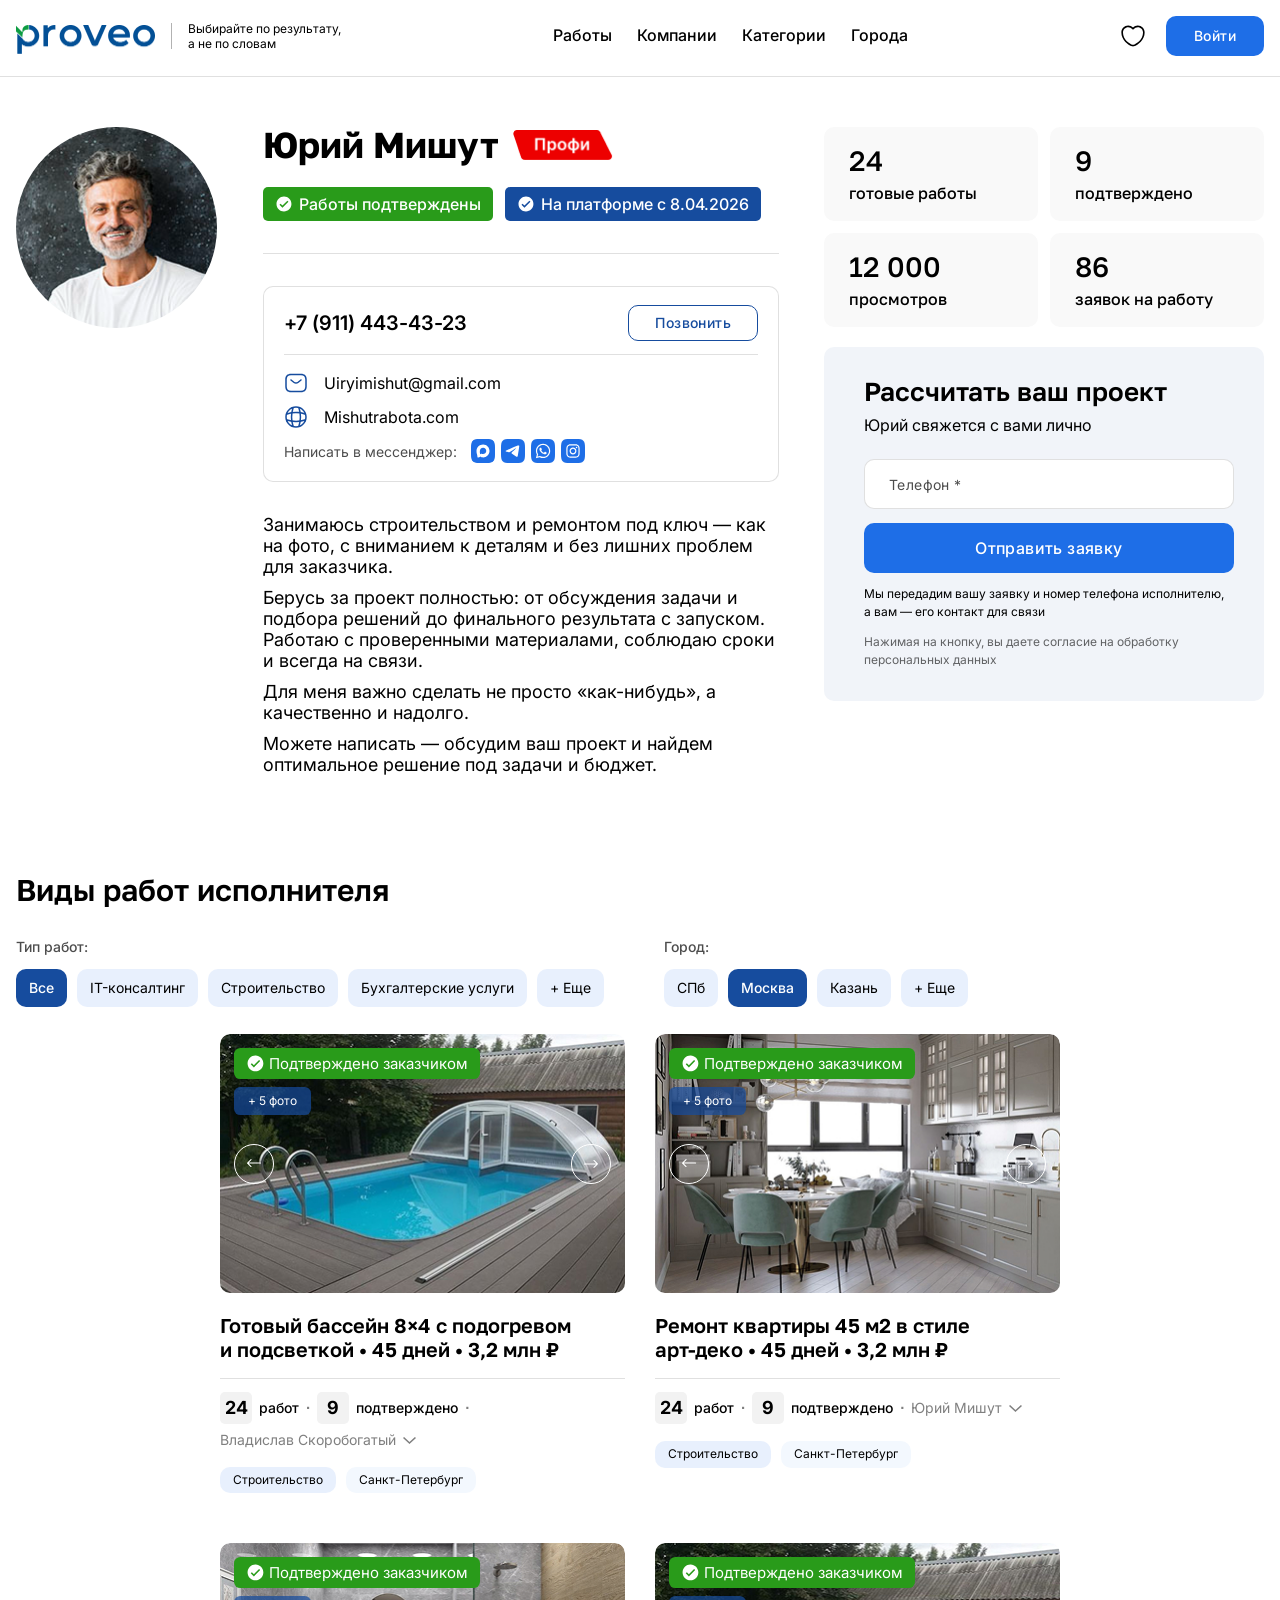
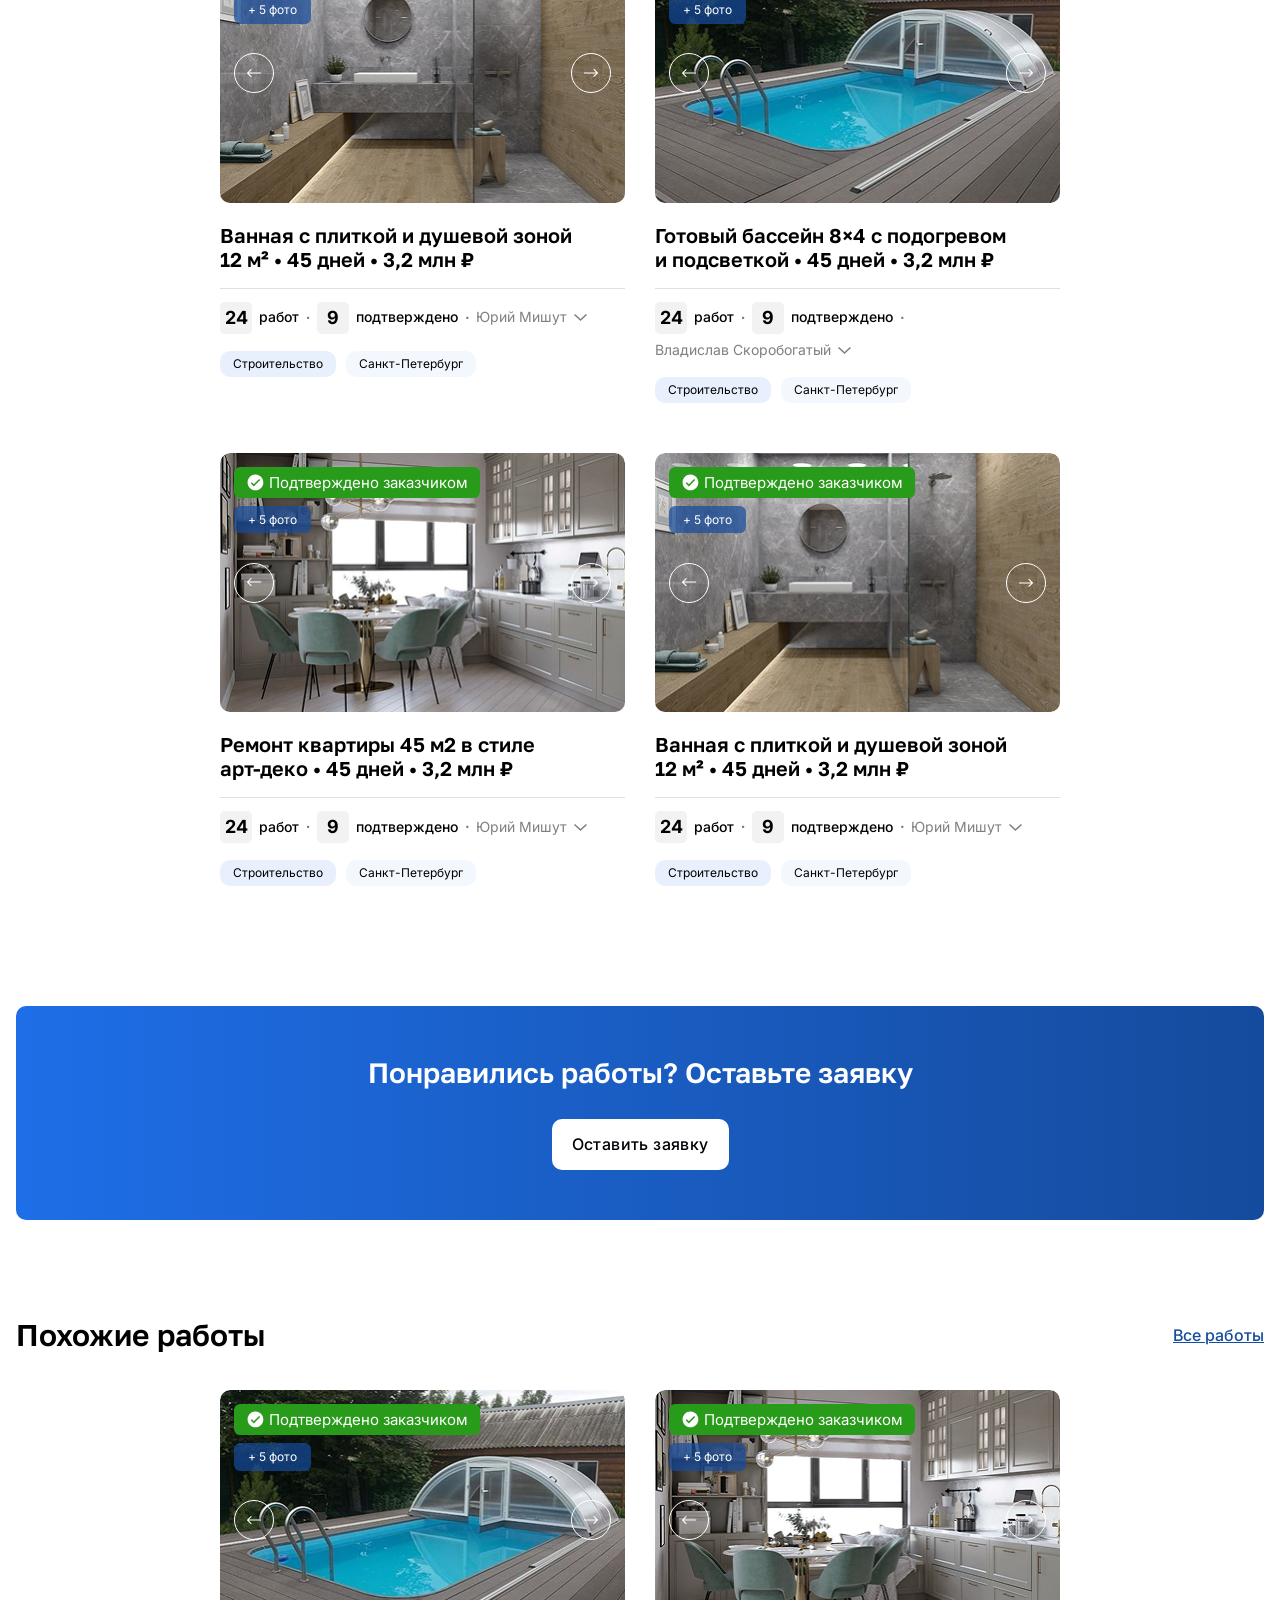
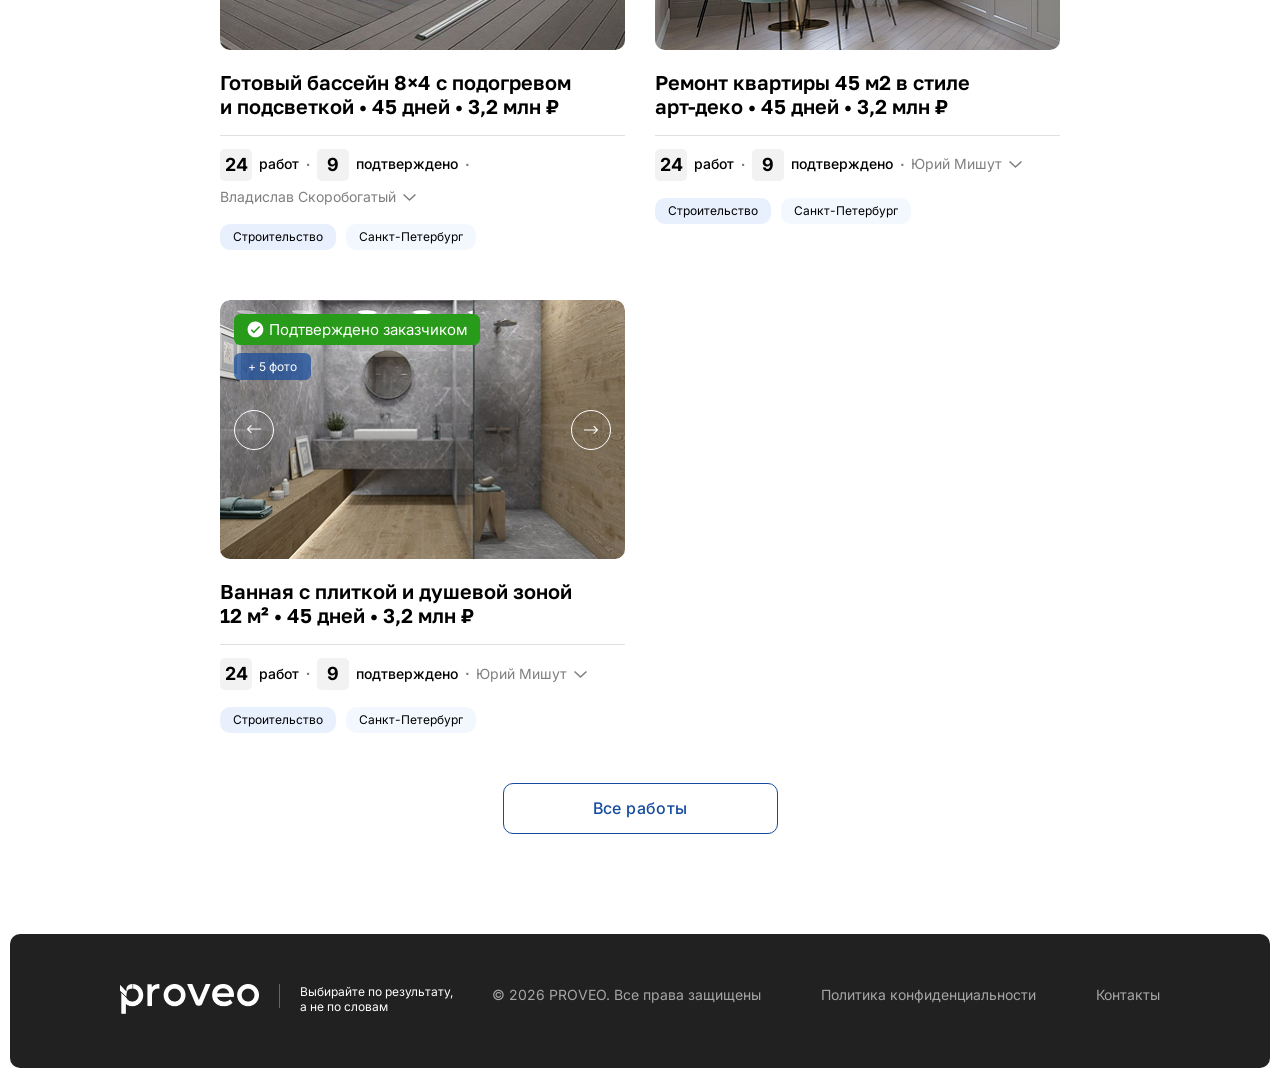
==== commit 6e9e9e79: "feat: add modal and update main.js" ====
--- a/profile.html
+++ b/profile.html
@@ -230,7 +230,7 @@
             </div>
           </div>
 
-          <div class="modal-overlay">
+          <div id="filter-modal" class="modal-overlay">
             <div class="modal-content">
               <h3 class="modal-content__title">Фильтр</h3>
               <div class="filter-groups">
@@ -758,8 +758,39 @@
 
         <section class="banner-section">
           <h2 class="banner-title">Понравились работы? Оставьте заявку</h2>
-          <button class="banner-btn" type="button">Оставить заявку</button>
+          <button class="banner-btn profile-btn" type="button">
+            Оставить заявку
+          </button>
         </section>
+        <div id="profile-modal" class="modal-overlay modal-profile">
+          <div class="modal-content">
+            <h3 class="modal-content__title">Оставить заявĸу</h3>
+            <p class="modal-profile__sub">
+              Исполнитель свяжется с вами напрямую
+            </p>
+            <form class="cta-form profile-form">
+              <input type="tel" class="cta-input" placeholder="Телефон *" />
+              <p class="modal-alert">Поле не заполнено</p>
+              <button type="submit" class="btn-cta-submit">
+                Отправить заявку
+              </button>
+            </form>
+            <div class="cta-notices">
+              <p class="cta-notice cta-notice-primary">
+                Мы передадим вашу заявку и номер телефона исполнителю, <br />
+                а вам — его контакт для связи
+              </p>
+              <p class="cta-notice cta-notice-muted">
+                Нажимая на кнопку, вы даете согласие на обработку персональных
+                данных
+              </p>
+            </div>
+
+            <button class="modal-close" type="button">
+              <img src="./assets/icons/close.svg" alt="закрыть" />
+            </button>
+          </div>
+        </div>
         <!-- CARD LIST SECTION -->
         <div class="similar-works similar-works--profile">
           <div class="similar-works__head">
@@ -1047,5 +1078,6 @@
       </div>
     </footer>
     <script src="./assets/js/main.js"></script>
+    <script src="./assets/js/profile.js"></script>
   </body>
 </html>
--- a/assets/css/main.css
+++ b/assets/css/main.css
@@ -523,6 +523,10 @@
   opacity: 0;
   visibility: hidden;
   transition: all 0.2s;
+
+  display: flex;
+  justify-content: center;
+  align-items: center;
 }
 
 .modal-overlay.active {
@@ -531,16 +535,12 @@
 }
 
 .modal-content {
-  position: absolute;
-  top: 50%;
-  left: 16px;
-  right: 16px;
-  translate: 0 -50%;
-
+  position: relative;
   background-color: #fff;
   border-radius: 10px;
 
   padding: 30px 20px;
+  margin: 0 16px;
   height: auto;
 }
 
@@ -567,6 +567,13 @@
   gap: 6px;
 }
 
+.modal-alert {
+  color: #ff0000;
+  font-size: 12px;
+
+  display: none;
+}
+
 @media (min-width: 768px) {
   .filter-groups {
     display: flex;
@@ -578,6 +585,10 @@
 
   .modal-overlay {
     display: none;
+  }
+
+  .modal-content__title {
+    font-size: 26px;
   }
 }
 
@@ -1432,6 +1443,10 @@
   border-color: #67676770;
 }
 
+.cta-input.alert {
+  border-color: #ff0000;
+}
+
 .btn-cta-submit {
   height: 50px;
   background: #1e6ee7;
--- a/assets/css/profile.css
+++ b/assets/css/profile.css
@@ -4,6 +4,38 @@
 
 .similar-works--profile {
   margin-bottom: 0;
+}
+
+.modal-profile {
+  display: flex;
+}
+
+.modal-profile .modal-content {
+  background-color: #f1f5f9;
+  max-width: 440px;
+  width: 100%;
+}
+
+.modal-profile .modal-content__title {
+  margin-bottom: 8px;
+}
+
+.modal-profile__sub {
+  font-size: 14px;
+}
+
+@media (min-width: 768px) {
+  .modal-profile .modal-content {
+    padding: 30px;
+  }
+
+  .modal-profile .modal-content__title {
+    margin-bottom: 12px;
+  }
+
+  .modal-profile__sub {
+    font-size: 16px;
+  }
 }
 
 /* Profile */
@@ -203,7 +235,7 @@
   .profile {
     flex-direction: row;
     gap: 45px;
-    margin-bottom: 100;
+    margin-bottom: 100px;
     margin-top: 50px;
   }
 
